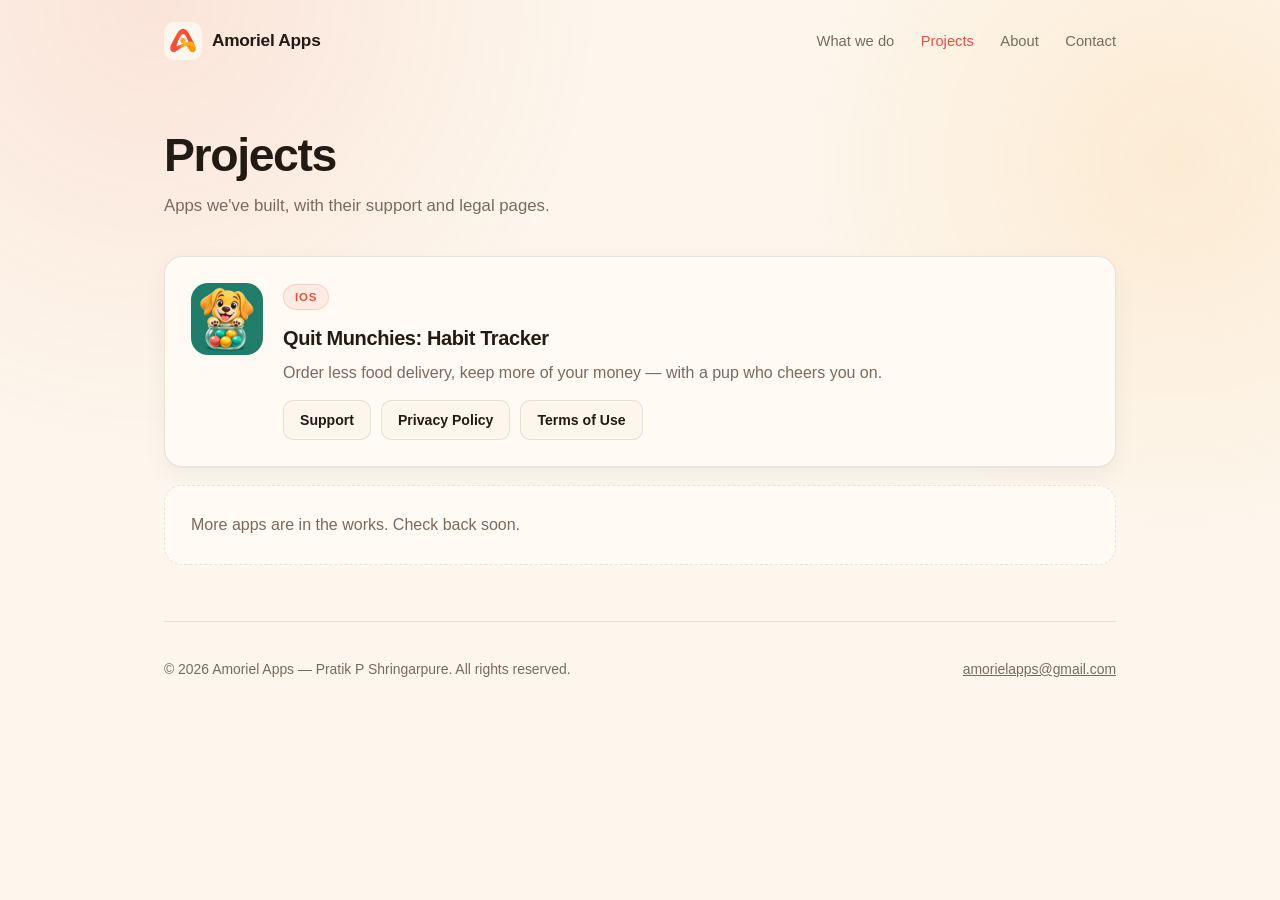
==== projects/index.html @ d19a8e3c "Privacy policies added" ====
<!DOCTYPE html>
<html lang="en">
<head>
  <meta charset="UTF-8">
  <meta name="viewport" content="width=device-width, initial-scale=1.0">
  <title>Projects · Amoriel Apps</title>
  <meta name="description" content="Apps built by Amoriel Apps.">
  <link rel="icon" href="../favicon.png" type="image/png">
  <link rel="apple-touch-icon" href="../logo-512.png">
  <style>
    :root {
      --bg: #fdf6ec;
      --surface: #fffaf3;
      --text: #241a14;
      --muted: #7a6a5e;
      --red: #e8503c;
      --orange: #f9a227;
      --border: rgba(36, 26, 20, 0.10);
      --shadow: 0 1px 2px rgba(36, 26, 20, 0.04), 0 8px 24px rgba(36, 26, 20, 0.05);
    }

    * { box-sizing: border-box; }

    body {
      margin: 0;
      font-family: -apple-system, BlinkMacSystemFont, "Segoe UI", Roboto, Helvetica, Arial, sans-serif;
      background: var(--bg);
      color: var(--text);
      line-height: 1.6;
      -webkit-font-smoothing: antialiased;
    }

    .glow {
      position: fixed;
      inset: 0;
      background:
        radial-gradient(720px circle at 12% 0%, rgba(232, 80, 60, 0.10), transparent 62%),
        radial-gradient(620px circle at 92% 18%, rgba(249, 162, 39, 0.12), transparent 60%);
      pointer-events: none;
      z-index: 0;
    }

    .wrap {
      position: relative;
      z-index: 1;
      max-width: 1000px;
      margin: 0 auto;
      padding: 0 24px;
    }

    header {
      display: flex;
      align-items: center;
      justify-content: space-between;
      gap: 16px;
      padding: 22px 0;
      flex-wrap: wrap;
    }

    .logo {
      display: flex;
      align-items: center;
      gap: 10px;
      font-weight: 650;
      letter-spacing: -0.015em;
      font-size: 1.08rem;
      color: var(--text);
      text-decoration: none;
    }

    .logo img { width: 38px; height: 38px; display: block; border-radius: 10px; }

    nav a {
      color: var(--muted);
      text-decoration: none;
      margin-left: 22px;
      font-size: 0.92rem;
    }

    nav a:hover, nav a[aria-current="page"] { color: var(--red); }

    .page-head { padding: 48px 0 36px; }

    h1 {
      font-size: clamp(2rem, 5vw, 2.9rem);
      line-height: 1.1;
      letter-spacing: -0.03em;
      margin: 0 0 12px;
    }

    .lede { font-size: 1.05rem; color: var(--muted); margin: 0; max-width: 56ch; }

    .projects { display: grid; gap: 18px; padding-bottom: 56px; }

    .project {
      background: var(--surface);
      border: 1px solid var(--border);
      border-radius: 18px;
      padding: 26px;
      box-shadow: var(--shadow);
      display: grid;
      grid-template-columns: 72px 1fr;
      gap: 20px;
      align-items: start;
    }

    .project img { width: 72px; height: 72px; border-radius: 17px; display: block; }

    .project h2 { margin: 0 0 6px; font-size: 1.25rem; letter-spacing: -0.02em; }

    .project .tagline { margin: 0 0 6px; color: var(--muted); }

    .status {
      display: inline-block;
      font-size: 0.72rem;
      font-weight: 600;
      letter-spacing: 0.07em;
      text-transform: uppercase;
      color: var(--red);
      background: rgba(232, 80, 60, 0.08);
      border: 1px solid rgba(232, 80, 60, 0.18);
      border-radius: 999px;
      padding: 3px 11px;
      margin-bottom: 12px;
    }

    .links { display: flex; flex-wrap: wrap; gap: 10px; margin-top: 14px; }

    .pill {
      display: inline-block;
      padding: 8px 16px;
      border-radius: 10px;
      border: 1px solid var(--border);
      background: var(--bg);
      color: var(--text);
      text-decoration: none;
      font-size: 0.88rem;
      font-weight: 550;
    }

    .pill:hover { border-color: var(--red); color: var(--red); }

    .empty {
      background: var(--surface);
      border: 1px dashed var(--border);
      border-radius: 18px;
      padding: 26px;
      color: var(--muted);
    }

    footer {
      padding: 36px 0 56px;
      border-top: 1px solid var(--border);
      color: var(--muted);
      font-size: 0.87rem;
      display: flex;
      flex-wrap: wrap;
      gap: 10px 24px;
      justify-content: space-between;
    }

    footer a { color: var(--muted); }

    @media (max-width: 560px) {
      .project { grid-template-columns: 1fr; }
      nav a { margin: 0 18px 0 0; }
    }
  </style>
</head>
<body>
  <div class="glow"></div>

  <div class="wrap">
    <header>
      <a class="logo" href="../">
        <img src="../logo-512.png" alt="Amoriel Apps logo">
        Amoriel Apps
      </a>
      <nav>
        <a href="../#what-we-do">What we do</a>
        <a href="./" aria-current="page">Projects</a>
        <a href="../#about">About</a>
        <a href="../#contact">Contact</a>
      </nav>
    </header>

    <div class="page-head">
      <h1>Projects</h1>
      <p class="lede">Apps we've built, with their support and legal pages.</p>
    </div>

    <div class="projects">
      <div class="project">
        <img src="quit-munchies/app-icon.png" alt="Quit Munchies app icon">
        <div>
          <span class="status">iOS</span>
          <h2>Quit Munchies: Habit Tracker</h2>
          <p class="tagline">Order less food delivery, keep more of your money — with a pup who cheers you on.</p>
          <div class="links">
            <a class="pill" href="quit-munchies/support.html">Support</a>
            <a class="pill" href="quit-munchies/privacy.html">Privacy Policy</a>
            <a class="pill" href="quit-munchies/terms.html">Terms of Use</a>
          </div>
        </div>
      </div>

      <div class="empty">More apps are in the works. Check back soon.</div>
    </div>

    <footer>
      <span>&copy; 2026 Amoriel Apps — Pratik P Shringarpure. All rights reserved.</span>
      <span><a href="mailto:amorielapps@gmail.com">amorielapps@gmail.com</a></span>
    </footer>
  </div>
</body>
</html>
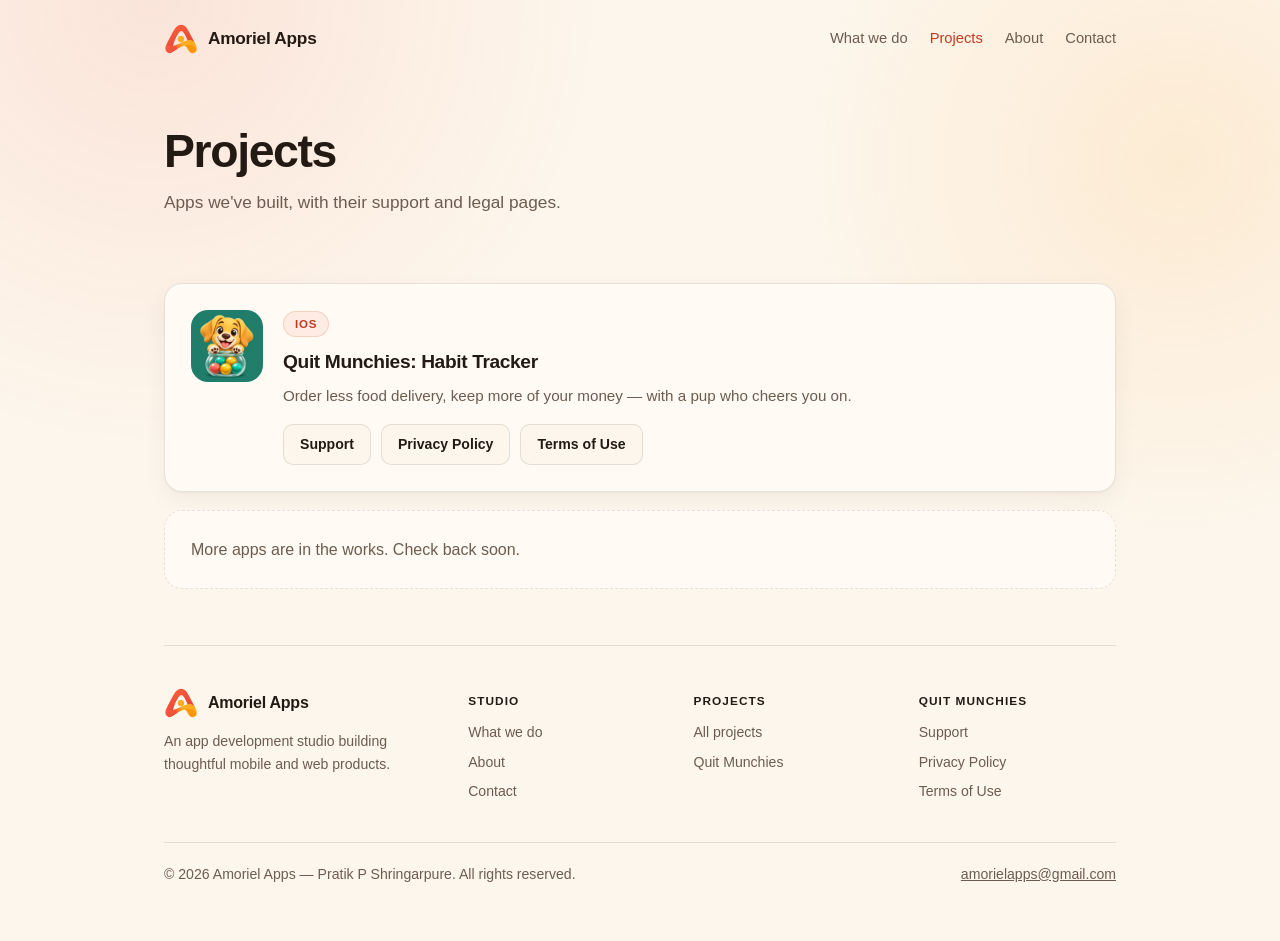
==== commit 1b7c2cfe: "Website polish and privacy updated" ====
--- a/projects/index.html
+++ b/projects/index.html
@@ -4,212 +4,109 @@
   <meta charset="UTF-8">
   <meta name="viewport" content="width=device-width, initial-scale=1.0">
   <title>Projects · Amoriel Apps</title>
-  <meta name="description" content="Apps built by Amoriel Apps.">
-  <link rel="icon" href="../favicon.png" type="image/png">
-  <link rel="apple-touch-icon" href="../logo-512.png">
-  <style>
-    :root {
-      --bg: #fdf6ec;
-      --surface: #fffaf3;
-      --text: #241a14;
-      --muted: #7a6a5e;
-      --red: #e8503c;
-      --orange: #f9a227;
-      --border: rgba(36, 26, 20, 0.10);
-      --shadow: 0 1px 2px rgba(36, 26, 20, 0.04), 0 8px 24px rgba(36, 26, 20, 0.05);
-    }
+  <meta name="description" content="Apps built by Amoriel Apps, with their support and legal pages.">
+  <link rel="canonical" href="https://amoriel-apps.github.io/projects/">
+  <meta name="theme-color" content="#fdf6ec" media="(prefers-color-scheme: light)">
+  <meta name="theme-color" content="#17110d" media="(prefers-color-scheme: dark)">
 
-    * { box-sizing: border-box; }
+  <link rel="icon" href="/assets/favicon-32.png" sizes="32x32" type="image/png">
+  <link rel="icon" href="/assets/favicon-16.png" sizes="16x16" type="image/png">
+  <link rel="apple-touch-icon" href="/assets/apple-touch-icon.png">
+  <link rel="manifest" href="/site.webmanifest">
 
-    body {
-      margin: 0;
-      font-family: -apple-system, BlinkMacSystemFont, "Segoe UI", Roboto, Helvetica, Arial, sans-serif;
-      background: var(--bg);
-      color: var(--text);
-      line-height: 1.6;
-      -webkit-font-smoothing: antialiased;
-    }
+  <meta property="og:type" content="website">
+  <meta property="og:site_name" content="Amoriel Apps">
+  <meta property="og:title" content="Projects · Amoriel Apps">
+  <meta property="og:description" content="Apps built by Amoriel Apps, with their support and legal pages.">
+  <meta property="og:url" content="https://amoriel-apps.github.io/projects/">
+  <meta property="og:image" content="https://amoriel-apps.github.io/assets/og-card.png">
+  <meta property="og:image:width" content="1200">
+  <meta property="og:image:height" content="630">
+  <meta name="twitter:card" content="summary_large_image">
+  <meta name="twitter:image" content="https://amoriel-apps.github.io/assets/og-card.png">
 
-    .glow {
-      position: fixed;
-      inset: 0;
-      background:
-        radial-gradient(720px circle at 12% 0%, rgba(232, 80, 60, 0.10), transparent 62%),
-        radial-gradient(620px circle at 92% 18%, rgba(249, 162, 39, 0.12), transparent 60%);
-      pointer-events: none;
-      z-index: 0;
-    }
-
-    .wrap {
-      position: relative;
-      z-index: 1;
-      max-width: 1000px;
-      margin: 0 auto;
-      padding: 0 24px;
-    }
-
-    header {
-      display: flex;
-      align-items: center;
-      justify-content: space-between;
-      gap: 16px;
-      padding: 22px 0;
-      flex-wrap: wrap;
-    }
-
-    .logo {
-      display: flex;
-      align-items: center;
-      gap: 10px;
-      font-weight: 650;
-      letter-spacing: -0.015em;
-      font-size: 1.08rem;
-      color: var(--text);
-      text-decoration: none;
-    }
-
-    .logo img { width: 38px; height: 38px; display: block; border-radius: 10px; }
-
-    nav a {
-      color: var(--muted);
-      text-decoration: none;
-      margin-left: 22px;
-      font-size: 0.92rem;
-    }
-
-    nav a:hover, nav a[aria-current="page"] { color: var(--red); }
-
-    .page-head { padding: 48px 0 36px; }
-
-    h1 {
-      font-size: clamp(2rem, 5vw, 2.9rem);
-      line-height: 1.1;
-      letter-spacing: -0.03em;
-      margin: 0 0 12px;
-    }
-
-    .lede { font-size: 1.05rem; color: var(--muted); margin: 0; max-width: 56ch; }
-
-    .projects { display: grid; gap: 18px; padding-bottom: 56px; }
-
-    .project {
-      background: var(--surface);
-      border: 1px solid var(--border);
-      border-radius: 18px;
-      padding: 26px;
-      box-shadow: var(--shadow);
-      display: grid;
-      grid-template-columns: 72px 1fr;
-      gap: 20px;
-      align-items: start;
-    }
-
-    .project img { width: 72px; height: 72px; border-radius: 17px; display: block; }
-
-    .project h2 { margin: 0 0 6px; font-size: 1.25rem; letter-spacing: -0.02em; }
-
-    .project .tagline { margin: 0 0 6px; color: var(--muted); }
-
-    .status {
-      display: inline-block;
-      font-size: 0.72rem;
-      font-weight: 600;
-      letter-spacing: 0.07em;
-      text-transform: uppercase;
-      color: var(--red);
-      background: rgba(232, 80, 60, 0.08);
-      border: 1px solid rgba(232, 80, 60, 0.18);
-      border-radius: 999px;
-      padding: 3px 11px;
-      margin-bottom: 12px;
-    }
-
-    .links { display: flex; flex-wrap: wrap; gap: 10px; margin-top: 14px; }
-
-    .pill {
-      display: inline-block;
-      padding: 8px 16px;
-      border-radius: 10px;
-      border: 1px solid var(--border);
-      background: var(--bg);
-      color: var(--text);
-      text-decoration: none;
-      font-size: 0.88rem;
-      font-weight: 550;
-    }
-
-    .pill:hover { border-color: var(--red); color: var(--red); }
-
-    .empty {
-      background: var(--surface);
-      border: 1px dashed var(--border);
-      border-radius: 18px;
-      padding: 26px;
-      color: var(--muted);
-    }
-
-    footer {
-      padding: 36px 0 56px;
-      border-top: 1px solid var(--border);
-      color: var(--muted);
-      font-size: 0.87rem;
-      display: flex;
-      flex-wrap: wrap;
-      gap: 10px 24px;
-      justify-content: space-between;
-    }
-
-    footer a { color: var(--muted); }
-
-    @media (max-width: 560px) {
-      .project { grid-template-columns: 1fr; }
-      nav a { margin: 0 18px 0 0; }
-    }
-  </style>
+  <link rel="stylesheet" href="/assets/site.css">
 </head>
 <body>
+  <a class="skip-link" href="#main">Skip to content</a>
   <div class="glow"></div>
 
   <div class="wrap">
     <header>
-      <a class="logo" href="../">
-        <img src="../logo-512.png" alt="Amoriel Apps logo">
+      <a class="logo" href="/">
+        <img src="/assets/mark.png" alt="" width="34" height="34">
         Amoriel Apps
       </a>
-      <nav>
-        <a href="../#what-we-do">What we do</a>
-        <a href="./" aria-current="page">Projects</a>
-        <a href="../#about">About</a>
-        <a href="../#contact">Contact</a>
+      <nav aria-label="Main">
+        <a href="/#what-we-do">What we do</a>
+        <a href="/projects/" aria-current="page">Projects</a>
+        <a href="/#about">About</a>
+        <a href="/#contact">Contact</a>
       </nav>
     </header>
 
-    <div class="page-head">
-      <h1>Projects</h1>
-      <p class="lede">Apps we've built, with their support and legal pages.</p>
-    </div>
+    <main id="main">
+      <div class="page-head">
+        <h1>Projects</h1>
+        <p class="lede">Apps we've built, with their support and legal pages.</p>
+      </div>
 
-    <div class="projects">
-      <div class="project">
-        <img src="quit-munchies/app-icon.png" alt="Quit Munchies app icon">
-        <div>
-          <span class="status">iOS</span>
-          <h2>Quit Munchies: Habit Tracker</h2>
-          <p class="tagline">Order less food delivery, keep more of your money — with a pup who cheers you on.</p>
-          <div class="links">
-            <a class="pill" href="quit-munchies/support.html">Support</a>
-            <a class="pill" href="quit-munchies/privacy.html">Privacy Policy</a>
-            <a class="pill" href="quit-munchies/terms.html">Terms of Use</a>
+      <div class="project-list" style="padding-bottom:56px">
+        <div class="project">
+          <img src="/projects/quit-munchies/app-icon.png" alt="Quit Munchies app icon" width="72" height="72">
+          <div class="project-body">
+            <span class="status">iOS</span>
+            <h3>Quit Munchies: Habit Tracker</h3>
+            <p>Order less food delivery, keep more of your money — with a pup who cheers you on.</p>
+            <div class="links">
+              <a class="pill" href="/projects/quit-munchies/support.html">Support</a>
+              <a class="pill" href="/projects/quit-munchies/privacy.html">Privacy Policy</a>
+              <a class="pill" href="/projects/quit-munchies/terms.html">Terms of Use</a>
+            </div>
           </div>
         </div>
+
+        <div class="empty">More apps are in the works. Check back soon.</div>
       </div>
-
-      <div class="empty">More apps are in the works. Check back soon.</div>
-    </div>
+    </main>
 
     <footer>
-      <span>&copy; 2026 Amoriel Apps — Pratik P Shringarpure. All rights reserved.</span>
-      <span><a href="mailto:amorielapps@gmail.com">amorielapps@gmail.com</a></span>
+      <div class="foot-cols">
+        <div class="foot-brand">
+          <span class="logo">
+            <img src="/assets/mark.png" alt="" width="28" height="28">
+            Amoriel Apps
+          </span>
+          <p>An app development studio building thoughtful mobile and web products.</p>
+        </div>
+        <div>
+          <h4>Studio</h4>
+          <ul>
+            <li><a href="/#what-we-do">What we do</a></li>
+            <li><a href="/#about">About</a></li>
+            <li><a href="/#contact">Contact</a></li>
+          </ul>
+        </div>
+        <div>
+          <h4>Projects</h4>
+          <ul>
+            <li><a href="/projects/">All projects</a></li>
+            <li><a href="/projects/quit-munchies/">Quit Munchies</a></li>
+          </ul>
+        </div>
+        <div>
+          <h4>Quit Munchies</h4>
+          <ul>
+            <li><a href="/projects/quit-munchies/support.html">Support</a></li>
+            <li><a href="/projects/quit-munchies/privacy.html">Privacy Policy</a></li>
+            <li><a href="/projects/quit-munchies/terms.html">Terms of Use</a></li>
+          </ul>
+        </div>
+      </div>
+      <div class="foot-base">
+        <span>&copy; 2026 Amoriel Apps — Pratik P Shringarpure. All rights reserved.</span>
+        <span><a href="mailto:amorielapps@gmail.com">amorielapps@gmail.com</a></span>
+      </div>
     </footer>
   </div>
 </body>
--- a/assets/site.css
+++ b/assets/site.css
@@ -0,0 +1,453 @@
+/* Amoriel Apps — shared site styles */
+
+:root {
+  --bg: #fdf6ec;
+  --surface: #fffaf3;
+  --text: #241a14;
+  --muted: #6d5c50;
+  --red: #e8503c;          /* brand red — decorative gradients only */
+  --orange: #f9a227;       /* brand orange — decorative gradients only */
+  --solid: #cf4028;        /* interactive fill (4.75:1 behind --on-solid) */
+  --on-solid: #ffffff;     /* text/icon color on --solid */
+  --link: #c33a22;         /* link + accent text on --bg (4.95:1) */
+  --tint: rgba(232, 80, 60, 0.08);
+  --tint-line: rgba(232, 80, 60, 0.20);
+  --border: rgba(36, 26, 20, 0.11);
+  --shadow: 0 1px 2px rgba(36, 26, 20, 0.04), 0 8px 24px rgba(36, 26, 20, 0.05);
+  --glow-1: rgba(232, 80, 60, 0.10);
+  --glow-2: rgba(249, 162, 39, 0.12);
+}
+
+@media (prefers-color-scheme: dark) {
+  :root {
+    --bg: #17110d;
+    --surface: #211913;
+    --text: #f6ede2;
+    --muted: #b3a294;
+    --red: #ff6f57;
+    --orange: #ffb043;
+    --solid: #ff6f57;
+    --on-solid: #17110d;
+    --link: #ff8a70;
+    --tint: rgba(255, 111, 87, 0.11);
+    --tint-line: rgba(255, 111, 87, 0.26);
+    --border: rgba(246, 237, 226, 0.13);
+    --shadow: 0 1px 2px rgba(0, 0, 0, 0.3), 0 10px 28px rgba(0, 0, 0, 0.34);
+    --glow-1: rgba(232, 80, 60, 0.16);
+    --glow-2: rgba(249, 162, 39, 0.12);
+  }
+}
+
+* { box-sizing: border-box; }
+
+html { scroll-behavior: smooth; }
+
+body {
+  margin: 0;
+  font-family: -apple-system, BlinkMacSystemFont, "Segoe UI", Roboto, Helvetica, Arial, sans-serif;
+  background: var(--bg);
+  color: var(--text);
+  line-height: 1.6;
+  -webkit-font-smoothing: antialiased;
+}
+
+/* ---- accessibility ---- */
+
+.skip-link {
+  position: absolute;
+  left: -9999px;
+  top: 0;
+  background: var(--solid);
+  color: var(--on-solid);
+  padding: 10px 18px;
+  border-radius: 0 0 10px 0;
+  z-index: 99;
+  font-weight: 600;
+  text-decoration: none;
+}
+
+.skip-link:focus { left: 0; }
+
+:focus-visible {
+  outline: 2px solid var(--link);
+  outline-offset: 3px;
+  border-radius: 6px;
+}
+
+@media (prefers-reduced-motion: reduce) {
+  html { scroll-behavior: auto; }
+  *, *::before, *::after {
+    animation-duration: 0.01ms !important;
+    animation-iteration-count: 1 !important;
+    transition-duration: 0.01ms !important;
+  }
+}
+
+/* ---- layout ---- */
+
+.glow {
+  position: fixed;
+  inset: 0;
+  background:
+    radial-gradient(720px circle at 12% 0%, var(--glow-1), transparent 62%),
+    radial-gradient(620px circle at 92% 18%, var(--glow-2), transparent 60%);
+  pointer-events: none;
+  z-index: 0;
+}
+
+.wrap {
+  position: relative;
+  z-index: 1;
+  max-width: 1000px;
+  margin: 0 auto;
+  padding: 0 24px;
+}
+
+/* ---- header ---- */
+
+header {
+  display: flex;
+  align-items: center;
+  justify-content: space-between;
+  gap: 16px;
+  padding: 22px 0;
+  flex-wrap: wrap;
+}
+
+.logo {
+  display: flex;
+  align-items: center;
+  gap: 10px;
+  font-weight: 650;
+  letter-spacing: -0.015em;
+  font-size: 1.08rem;
+  color: var(--text);
+  text-decoration: none;
+}
+
+.logo img { width: 34px; height: 34px; display: block; }
+
+nav {
+  display: flex;
+  flex-wrap: wrap;
+  gap: 4px 22px;
+}
+
+nav a {
+  color: var(--muted);
+  text-decoration: none;
+  font-size: 0.92rem;
+}
+
+nav a:hover,
+nav a[aria-current="page"] { color: var(--link); }
+
+/* ---- hero ---- */
+
+.hero {
+  display: grid;
+  grid-template-columns: 1.15fr 0.85fr;
+  align-items: center;
+  gap: 40px;
+  padding: 64px 0 72px;
+}
+
+.hero-art img {
+  width: 100%;
+  max-width: 300px;
+  margin-left: auto;
+  display: block;
+}
+
+.eyebrow {
+  display: inline-block;
+  font-size: 0.75rem;
+  font-weight: 600;
+  letter-spacing: 0.09em;
+  text-transform: uppercase;
+  color: var(--link);
+  background: var(--tint);
+  border: 1px solid var(--tint-line);
+  border-radius: 999px;
+  padding: 5px 13px;
+  margin-bottom: 22px;
+}
+
+h1 {
+  font-size: clamp(2.1rem, 5.5vw, 3.4rem);
+  line-height: 1.08;
+  letter-spacing: -0.03em;
+  margin: 0 0 18px;
+}
+
+h1 .accent {
+  background: linear-gradient(120deg, var(--red), var(--orange));
+  -webkit-background-clip: text;
+  background-clip: text;
+  color: transparent;
+}
+
+.lede {
+  font-size: 1.08rem;
+  color: var(--muted);
+  margin: 0 0 30px;
+  max-width: 54ch;
+}
+
+/* ---- buttons ---- */
+
+.actions { display: flex; flex-wrap: wrap; gap: 12px; }
+
+.btn {
+  display: inline-block;
+  padding: 12px 22px;
+  border-radius: 11px;
+  text-decoration: none;
+  font-size: 0.95rem;
+  font-weight: 600;
+  transition: transform 0.15s ease, box-shadow 0.15s ease, border-color 0.15s ease;
+}
+
+.btn:hover { transform: translateY(-1px); }
+
+.btn-primary {
+  background: var(--solid);
+  color: var(--on-solid);
+  box-shadow: 0 6px 18px rgba(207, 64, 40, 0.26);
+}
+
+.btn-primary:hover { box-shadow: 0 10px 24px rgba(207, 64, 40, 0.34); }
+
+.btn-ghost {
+  border: 1px solid var(--border);
+  color: var(--text);
+  background: var(--surface);
+}
+
+.btn-ghost:hover { border-color: var(--tint-line); }
+
+/* ---- sections ---- */
+
+section { padding: 56px 0; border-top: 1px solid var(--border); }
+
+h2 {
+  font-size: 1.45rem;
+  letter-spacing: -0.02em;
+  margin: 0 0 8px;
+}
+
+.section-sub {
+  color: var(--muted);
+  margin: 0 0 28px;
+  font-size: 0.98rem;
+}
+
+.grid {
+  display: grid;
+  grid-template-columns: repeat(auto-fit, minmax(230px, 1fr));
+  gap: 18px;
+}
+
+.card {
+  background: var(--surface);
+  border: 1px solid var(--border);
+  border-radius: 16px;
+  padding: 24px;
+  box-shadow: var(--shadow);
+}
+
+.card .dot {
+  width: 28px;
+  height: 28px;
+  border-radius: 9px;
+  background: linear-gradient(135deg, var(--red), var(--orange));
+  margin-bottom: 14px;
+}
+
+.card h3 {
+  margin: 0 0 8px;
+  font-size: 1rem;
+  letter-spacing: -0.01em;
+}
+
+.card p {
+  margin: 0;
+  color: var(--muted);
+  font-size: 0.92rem;
+}
+
+/* ---- projects ---- */
+
+.project-list { display: grid; gap: 18px; }
+
+.project {
+  background: var(--surface);
+  border: 1px solid var(--border);
+  border-radius: 18px;
+  padding: 26px;
+  box-shadow: var(--shadow);
+  display: grid;
+  grid-template-columns: 72px 1fr;
+  gap: 20px;
+  align-items: start;
+}
+
+.project img { width: 72px; height: 72px; border-radius: 17px; display: block; }
+
+.project h3 { margin: 0 0 6px; font-size: 1.2rem; letter-spacing: -0.02em; }
+
+.project-body > p { margin: 0; color: var(--muted); font-size: 0.95rem; }
+
+.status {
+  display: inline-block;
+  font-size: 0.72rem;
+  font-weight: 600;
+  letter-spacing: 0.07em;
+  text-transform: uppercase;
+  color: var(--link);
+  background: var(--tint);
+  border: 1px solid var(--tint-line);
+  border-radius: 999px;
+  padding: 3px 11px;
+  margin-bottom: 10px;
+}
+
+.links { display: flex; flex-wrap: wrap; gap: 10px; margin-top: 16px; }
+
+.pill {
+  display: inline-block;
+  padding: 8px 16px;
+  border-radius: 10px;
+  border: 1px solid var(--border);
+  background: var(--bg);
+  color: var(--text);
+  text-decoration: none;
+  font-size: 0.88rem;
+  font-weight: 550;
+  transition: border-color 0.15s ease, color 0.15s ease;
+}
+
+.pill:hover { border-color: var(--link); color: var(--link); }
+
+.empty {
+  background: var(--surface);
+  border: 1px dashed var(--border);
+  border-radius: 18px;
+  padding: 26px;
+  color: var(--muted);
+}
+
+/* ---- about ---- */
+
+.about {
+  display: grid;
+  grid-template-columns: repeat(auto-fit, minmax(260px, 1fr));
+  gap: 18px;
+  align-items: start;
+}
+
+.owner {
+  background: var(--surface);
+  border: 1px solid var(--border);
+  border-radius: 16px;
+  padding: 24px;
+  box-shadow: var(--shadow);
+}
+
+.owner .label {
+  font-size: 0.72rem;
+  font-weight: 600;
+  letter-spacing: 0.09em;
+  text-transform: uppercase;
+  color: var(--muted);
+  margin-bottom: 6px;
+}
+
+.owner .name {
+  font-size: 1.15rem;
+  font-weight: 650;
+  letter-spacing: -0.015em;
+  margin-bottom: 4px;
+}
+
+.owner .role { color: var(--muted); font-size: 0.92rem; margin: 0; }
+
+a.link { color: var(--link); text-decoration: none; font-weight: 550; }
+a.link:hover { text-decoration: underline; }
+
+/* ---- page head (sub-pages) ---- */
+
+.page-head { padding: 48px 0 36px; }
+
+.page-head h1 { font-size: clamp(2rem, 5vw, 2.9rem); line-height: 1.1; margin: 0 0 12px; }
+
+/* ---- footer ---- */
+
+footer {
+  padding: 40px 0 56px;
+  border-top: 1px solid var(--border);
+  color: var(--muted);
+  font-size: 0.88rem;
+}
+
+.foot-cols {
+  display: grid;
+  grid-template-columns: 1.4fr repeat(3, minmax(120px, 1fr));
+  gap: 28px;
+  margin-bottom: 32px;
+}
+
+.foot-brand .logo { margin-bottom: 10px; font-size: 1rem; }
+
+.foot-brand p { margin: 0; max-width: 32ch; }
+
+.foot-cols h4 {
+  margin: 6px 0 10px;
+  font-size: 0.74rem;
+  font-weight: 600;
+  letter-spacing: 0.09em;
+  text-transform: uppercase;
+  color: var(--text);
+}
+
+.foot-cols ul { list-style: none; margin: 0; padding: 0; }
+
+.foot-cols li { margin: 0 0 7px; }
+
+.foot-cols a { color: var(--muted); text-decoration: none; }
+
+.foot-cols a:hover { color: var(--link); }
+
+.foot-base {
+  border-top: 1px solid var(--border);
+  padding-top: 20px;
+  display: flex;
+  flex-wrap: wrap;
+  gap: 8px 24px;
+  justify-content: space-between;
+}
+
+.foot-base a { color: var(--muted); }
+
+/* ---- responsive ---- */
+
+@media (max-width: 860px) {
+  .foot-cols { grid-template-columns: 1fr 1fr; gap: 24px; }
+  .foot-brand { grid-column: 1 / -1; }
+}
+
+@media (max-width: 760px) {
+  .hero {
+    grid-template-columns: 1fr;
+    padding: 40px 0 56px;
+    gap: 28px;
+  }
+  .hero-art { order: -1; }
+  .hero-art img { margin: 0 auto; max-width: 170px; }
+  .project { grid-template-columns: 1fr; }
+  nav { gap: 4px 18px; }
+}
+
+@media (max-width: 420px) {
+  .foot-cols { grid-template-columns: 1fr; }
+}
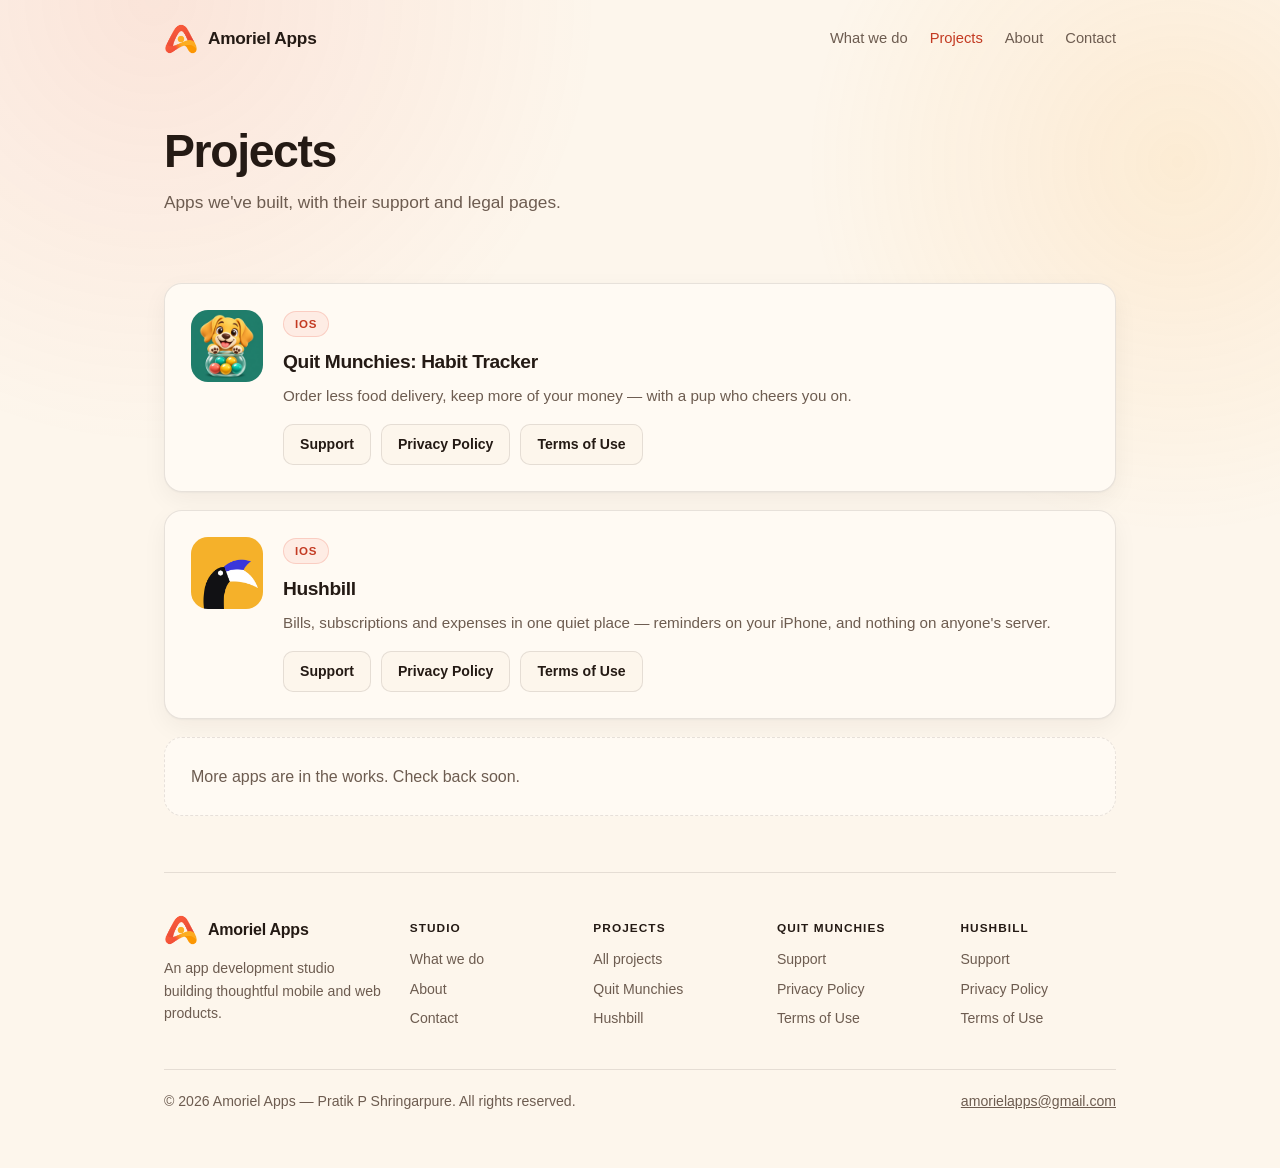
==== commit cefef986: "Add Hushbill to project listings The Hushbill support/privacy/terms pages were already in place but " ====
--- a/projects/index.html
+++ b/projects/index.html
@@ -66,6 +66,20 @@
           </div>
         </div>
 
+        <div class="project">
+          <img src="/projects/hushbill/app-icon.png" alt="Hushbill app icon" width="72" height="72">
+          <div class="project-body">
+            <span class="status">iOS</span>
+            <h3>Hushbill</h3>
+            <p>Bills, subscriptions and expenses in one quiet place — reminders on your iPhone, and nothing on anyone's server.</p>
+            <div class="links">
+              <a class="pill" href="/projects/hushbill/support.html">Support</a>
+              <a class="pill" href="/projects/hushbill/privacy.html">Privacy Policy</a>
+              <a class="pill" href="/projects/hushbill/terms.html">Terms of Use</a>
+            </div>
+          </div>
+        </div>
+
         <div class="empty">More apps are in the works. Check back soon.</div>
       </div>
     </main>
@@ -92,6 +106,7 @@
           <ul>
             <li><a href="/projects/">All projects</a></li>
             <li><a href="/projects/quit-munchies/">Quit Munchies</a></li>
+            <li><a href="/projects/hushbill/">Hushbill</a></li>
           </ul>
         </div>
         <div>
@@ -100,6 +115,14 @@
             <li><a href="/projects/quit-munchies/support.html">Support</a></li>
             <li><a href="/projects/quit-munchies/privacy.html">Privacy Policy</a></li>
             <li><a href="/projects/quit-munchies/terms.html">Terms of Use</a></li>
+          </ul>
+        </div>
+        <div>
+          <h4>Hushbill</h4>
+          <ul>
+            <li><a href="/projects/hushbill/support.html">Support</a></li>
+            <li><a href="/projects/hushbill/privacy.html">Privacy Policy</a></li>
+            <li><a href="/projects/hushbill/terms.html">Terms of Use</a></li>
           </ul>
         </div>
       </div>
--- a/assets/site.css
+++ b/assets/site.css
@@ -392,7 +392,7 @@
 
 .foot-cols {
   display: grid;
-  grid-template-columns: 1.4fr repeat(3, minmax(120px, 1fr));
+  grid-template-columns: 1.4fr repeat(4, minmax(110px, 1fr));
   gap: 28px;
   margin-bottom: 32px;
 }
